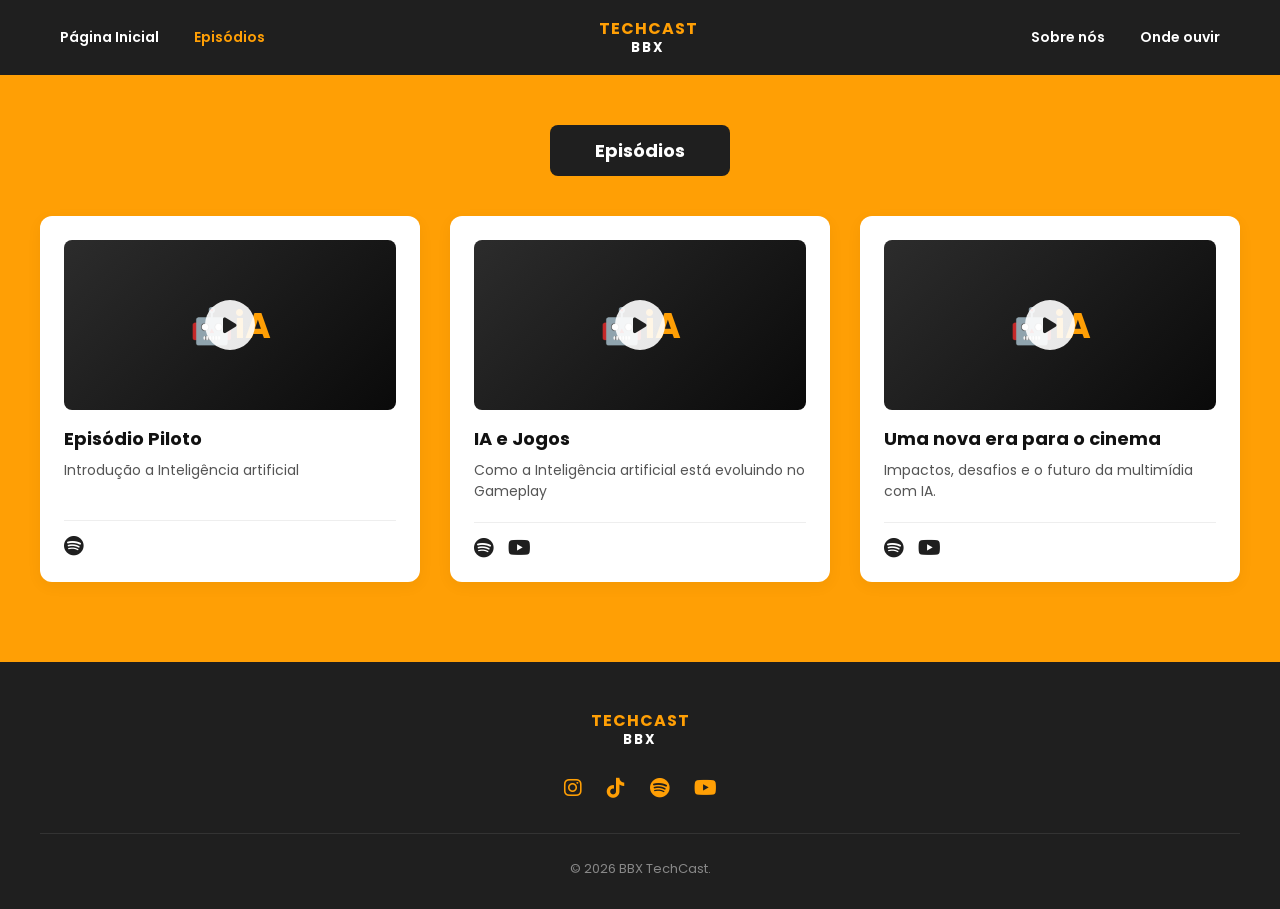
==== templates/episodios.html @ 6fdd63ec "feat: reorganização de links" ====
<!DOCTYPE html>
<html lang="pt-BR">
<head>
    <meta charset="UTF-8">
    <meta name="viewport" content="width=device-width, initial-scale=1.0">
    <title>BBX Techcast - Episódios</title>
    <link rel="stylesheet" href="../assets/css/style.css">
    <link href="https://fonts.googleapis.com/css2?family=Poppins:wght@400;600;700&display=swap" rel="stylesheet">
    <link rel="stylesheet" href="https://cdnjs.cloudflare.com/ajax/libs/font-awesome/6.4.0/css/all.min.css">
</head>
<body>

    <header class="navbar">
        <div class="nav-container">
            <nav class="nav-linksleft">
                <a href="../index.html">Página Inicial</a>
                <a href="episodios.html" class="active">Episódios</a>
            </nav>
            <div class="logo">
                <span class="logo-text">TECHCAST<br><small>BBX</small></span>
            </div>
            <nav class="nav-linksright">
                <a href="sobre.html">Sobre nós</a>
                <a href="onde-ouvir.html">Onde ouvir</a>
            </nav>
        </div>
    </header>

    <main>
        <section class="episodes-section">
            <div class="section-badge">Episódios</div>
            
            <div class="episodes-grid">
                <div class="ep-card">
                    <div class="ep-thumb">
                        <div class="placeholder-art">🤖 <span>iA</span></div>
                        <button class="play-btn"><i class="fa-solid fa-play"></i></button>
                    </div>
                    <h4>Episódio Piloto</h4>
                    <p>Introdução a Inteligência artificial</p>
                    <div class="ep-platforms">
                        <i class="fa-brands fa-spotify"></i>
                    </div>
                </div>

                <div class="ep-card">
                    <div class="ep-thumb">
                        <div class="placeholder-art">🤖 <span>iA</span></div>
                        <button class="play-btn"><i class="fa-solid fa-play"></i></button>
                    </div>
                    <h4>IA e Jogos</h4>
                    <p>Como a Inteligência artificial está evoluindo no Gameplay</p>
                    <div class="ep-platforms">
                        <i class="fa-brands fa-spotify"></i>
                        <i class="fa-brands fa-youtube"></i>
                    </div>
                </div>

                <div class="ep-card">
                    <div class="ep-thumb">
                        <div class="placeholder-art">🤖 <span>iA</span></div>
                        <button class="play-btn"><i class="fa-solid fa-play"></i></button>
                    </div>
                    <h4>Uma nova era para o cinema</h4>
                    <p>Impactos, desafios e o futuro da multimídia com IA.</p>
                    <div class="ep-platforms">
                        <i class="fa-brands fa-spotify"></i>
                        <i class="fa-brands fa-youtube"></i>
                    </div>
                </div>
            </div>
        </section>
    </main>

    <footer class="footer">
        <div class="footer-logo">
            <span class="logo-text">TECHCAST<br><small>BBX</small></span>
        </div>
        <div class="social-icons">
            <a href="#"><i class="fa-brands fa-instagram"></i></a>
            <a href="#"><i class="fa-brands fa-tiktok"></i></a>
            <a href="onde-ouvir.html"><i class="fa-brands fa-spotify"></i></a>
            <a href="onde-ouvir.html"><i class="fa-brands fa-youtube"></i></a>
        </div>
        <hr class="footer-divider">
        <p class="copyright">© 2026 BBX TechCast.</p>
    </footer>

</body>
</html>
---- assets/css/style.css ----
/* CONFIGURAÇÕES DE CORES ORIGINAIS (IMAGENS) */
:root {
    --laranja-vibrante: #FF9F05; /* O laranja/amarelo forte dos blocos e cards */
    --grafite-escuro: #1F1F1F;    /* O fundo do cabeçalho, rodapé e badge de episódios */
    --cinza-fundo: #F5F5F5;       /* O fundo claro das páginas */
    --texto-escuro: #111111;
    --branco: #FFFFFF;
}

* {
    margin: 0;
    padding: 0;
    box-sizing: border-box;
    font-family: 'Poppins', sans-serif;
}

body {
    background-color: var(--cinza-fundo);
    color: var(--texto-escuro);
    display: flex;
    flex-direction: column;
    min-height: 100vh;
}

main {
    flex: 1;
}

/* NAVBAR */
.navbar {
    background-color: var(--grafite-escuro);
    padding: 20px 0;
    position: sticky;
    top: 0;
    z-index: 1000;
}

.nav-container {
    max-width: 1200px;
    margin: 0 auto;
    display: flex;
    justify-content: space-between;
    align-items: center;
    padding: 0 20px;
}

.nav-linksleft, .nav-linksright {
    display: flex;
    gap: 35px;
}

.navbar a {
    color: var(--branco);
    text-decoration: none;
    font-size: 14px;
    font-weight: 600;
    transition: color 0.3s;
}

.navbar a:hover, .navbar a.active {
    color: var(--laranja-vibrante);
}

.logo {
    display: flex;
    align-items: center;
    gap: 10px;
    text-align: center;
}

.logo-icon {
    font-size: 24px;
}

.logo-text {
    color: var(--laranja-vibrante);
    font-weight: 700;
    line-height: 1.1;
    font-size: 16px;
    letter-spacing: 1px;
}

.logo-text small {
    color: var(--branco);
    letter-spacing: 2px;
}

/* HERO SECTION */
.hero-section {
    max-width: 1200px;
    margin: 60px auto;
    padding: 0 20px;
}

.hero-container {
    display: flex;
    justify-content: space-between;
    align-items: center;
    gap: 40px;
}

.hero-text {
    max-width: 600px;
}

.hero-text h2 {
    color: var(--laranja-vibrante);
    font-size: 24px;
    font-weight: 700;
}

.hero-text h2 span {
    color: #888;
    font-weight: 400;
}

.hero-text h1 {
    font-size: 40px;
    color: var(--texto-escuro);
    margin: 10px 0 20px;
    font-weight: 700;
}

.hero-text p {
    font-size: 15px;
    line-height: 1.6;
    color: #444;
    margin-bottom: 25px;
}

.hero-cta {
    color: var(--laranja-vibrante);
    font-weight: 600;
    text-decoration: underline;
    text-underline-offset: 5px;
    transition: opacity 0.3s;
}

.hero-cta:hover {
    opacity: 0.8;
}

.mascote-container {
    position: relative;
    display: flex;
    flex-direction: column;
    align-items: center;
}

.speech-bubble {
    background: var(--branco);
    border: 2px solid #000;
    border-radius: 20px;
    padding: 8px 20px;
    font-weight: bold;
    position: relative;
    margin-bottom: 10px;
}

.speech-bubble::after {
    content: '';
    position: absolute;
    bottom: -9px;
    left: 20px;
    border-width: 10px 10px 0;
    border-style: solid;
    border-color: var(--branco) transparent;
    display: block;
    width: 0;
}

.mascote-img {
    font-size: 80px;
}

/* IA BANNER DESTAQUE */
.ia-banner-section {
    max-width: 1200px;
    margin: 40px auto 80px;
    padding: 0 20px;
}

.ia-banner {
    background-color: var(--grafite-escuro);
    border-radius: 12px;
    display: flex;
    align-items: center;
    padding: 35px;
    gap: 40px;
    color: var(--branco);
}

.ia-banner-img {
    flex-shrink: 0;
    width: 280px;
    height: 160px;
    background: #111;
    border-radius: 8px;
    overflow: hidden;
}

.placeholder-art {
    width: 100%;
    height: 100%;
    display: flex;
    align-items: center;
    justify-content: center;
    font-size: 35px;
    background: linear-gradient(135deg, #2c2c2c, #0a0a0a);
    color: var(--laranja-vibrante);
    font-weight: bold;
}

.ia-banner-content h3 {
    color: var(--laranja-vibrante);
    font-size: 22px;
    margin-bottom: 15px;
}

.ia-banner-content p {
    font-size: 15px;
    line-height: 1.6;
    color: #cccccc;
}

/* SEÇÃO EPISÓDIOS (Fundo Laranja Total da Imagem) */
.episodes-section {
    background-color: var(--laranja-vibrante);
    padding: 50px 20px 80px;
    text-align: center;
}

.section-badge {
    background-color: var(--grafite-escuro);
    color: var(--branco);
    display: inline-block;
    padding: 12px 45px;
    border-radius: 8px;
    font-weight: 700;
    font-size: 18px;
    margin-bottom: 40px;
}

.episodes-grid {
    max-width: 1200px;
    margin: 0 auto;
    display: grid;
    grid-template-columns: repeat(auto-fit, minmax(300px, 1fr));
    gap: 30px;
}

.ep-card {
    background-color: var(--branco);
    border-radius: 12px;
    padding: 24px;
    text-align: left;
    box-shadow: 0 4px 15px rgba(0,0,0,0.05);
}

.ep-thumb {
    position: relative;
    height: 170px;
    border-radius: 8px;
    overflow: hidden;
    margin-bottom: 15px;
}

.play-btn {
    position: absolute;
    top: 50%;
    left: 50%;
    transform: translate(-50%, -50%);
    background: rgba(255, 255, 255, 0.9);
    border: none;
    width: 50px;
    height: 50px;
    border-radius: 50%;
    cursor: pointer;
    font-size: 18px;
    color: var(--grafite-escuro);
}

.ep-card h4 {
    font-size: 18px;
    color: var(--texto-escuro);
    margin-bottom: 8px;
}

.ep-card p {
    font-size: 14px;
    color: #555;
    margin-bottom: 20px;
    min-height: 40px;
}

.ep-platforms {
    border-top: 1px solid #eee;
    padding-top: 15px;
    display: flex;
    gap: 15px;
    font-size: 20px;
    color: var(--grafite-escuro);
}

/* QUEM SOMOS */
.about-section {
    max-width: 1200px;
    margin: 80px auto;
    padding: 0 20px;
    text-align: center;
}

.about-section h2 {
    font-size: 32px;
    color: var(--texto-escuro);
    margin-bottom: 25px;
    text-align: left;
}

.about-description {
    text-align: left;
    font-size: 16px;
    line-height: 1.6;
    margin-bottom: 50px;
    color: #333;
}

.team-grid {
    display: flex;
    justify-content: space-between;
    flex-wrap: wrap;
    gap: 20px;
    margin-bottom: 80px;
}

.team-card {
    width: 180px;
    text-align: left;
}

.photo-frame {
    background-color: #777; /* Simula a foto escura */
    height: 200px;
    border-radius: 12px;
    box-shadow: 6px 6px 0px var(--laranja-vibrante);
    margin-bottom: 15px;
}

.avatar-placeholder {
    width: 100%;
    height: 100%;
    display: flex;
    align-items: center;
    justify-content: center;
    font-size: 40px;
    color: rgba(255,255,255,0.4);
}

.team-name {
    font-weight: 600;
    font-size: 15px;
    margin-top: 10px;
}

/* BOXES DO PODCAST (Metade Laranja e Metade Laranja Escuro) */
.podcast-title {
    color: var(--laranja-vibrante);
    font-size: 20px;
    letter-spacing: 2px;
    margin-bottom: 30px;
    font-weight: 700;
}

.podcast-info-boxes {
    display: flex;
    border-radius: 12px;
    overflow: hidden;
}

.info-box {
    flex: 1;
    padding: 45px;
    text-align: left;
}

.left-box {
    background-color: #FFB338; /* Tom laranja um pouco mais claro */
}

.right-box {
    background-color: var(--laranja-vibrante);
}

.info-box h4 {
    font-size: 24px;
    margin-bottom: 15px;
    color: var(--texto-escuro);
}

.info-box p {
    line-height: 1.6;
    font-size: 15px;
    color: #222;
}

/* SEÇÃO ONDE OUVIR (Spotify e Youtube) */
.where-to-listen {
    max-width: 1200px;
    margin: 80px auto;
    padding: 0 20px;
    text-align: center;
}

.where-to-listen h2 {
    font-size: 32px;
    color: var(--texto-escuro);
    margin-bottom: 15px;
}

.listen-channels {
    display: flex;
    justify-content: center;
    gap: 30px;
    flex-wrap: wrap;
    margin-top: 30px;
}

.channel-card {
    display: flex;
    align-items: center;
    gap: 20px;
    padding: 25px 40px;
    border-radius: 12px;
    text-decoration: none;
    color: white;
    min-width: 300px;
    box-shadow: 0 4px 15px rgba(0,0,0,0.1);
    transition: transform 0.3s;
    text-align: left;
}

.channel-card:hover {
    transform: translateY(-5px);
}

.channel-card i {
    font-size: 45px;
}

.channel-card h3 {
    font-size: 22px;
}

.spotify { background-color: #1DB954; }
.youtube { background-color: #FF0000; }

/* RODAPÉ */
.footer {
    background-color: var(--grafite-escuro);
    color: var(--branco);
    padding: 50px 20px 30px;
    text-align: center;
}

.footer-logo {
    display: flex;
    align-items: center;
    justify-content: center;
    gap: 10px;
    margin-bottom: 25px;
}

.social-icons {
    display: flex;
    justify-content: center;
    gap: 25px;
    margin-bottom: 30px;
}

.social-icons a {
    color: var(--laranja-vibrante);
    font-size: 20px;
}

.footer-divider {
    border: none;
    border-top: 1px solid #333;
    max-width: 1200px;
    margin: 0 auto 25px;
}

.copyright {
    font-size: 13px;
    color: #888;
}

/* RESPONSIVIDADE */
@media (max-width: 768px) {
    .nav-container { flex-direction: column; gap: 15px; }
    .hero-container { flex-direction: column; text-align: center; }
    .ia-banner { flex-direction: column; text-align: center; }
    .podcast-info-boxes { flex-direction: column; }
    .team-grid { justify-content: center; }
}
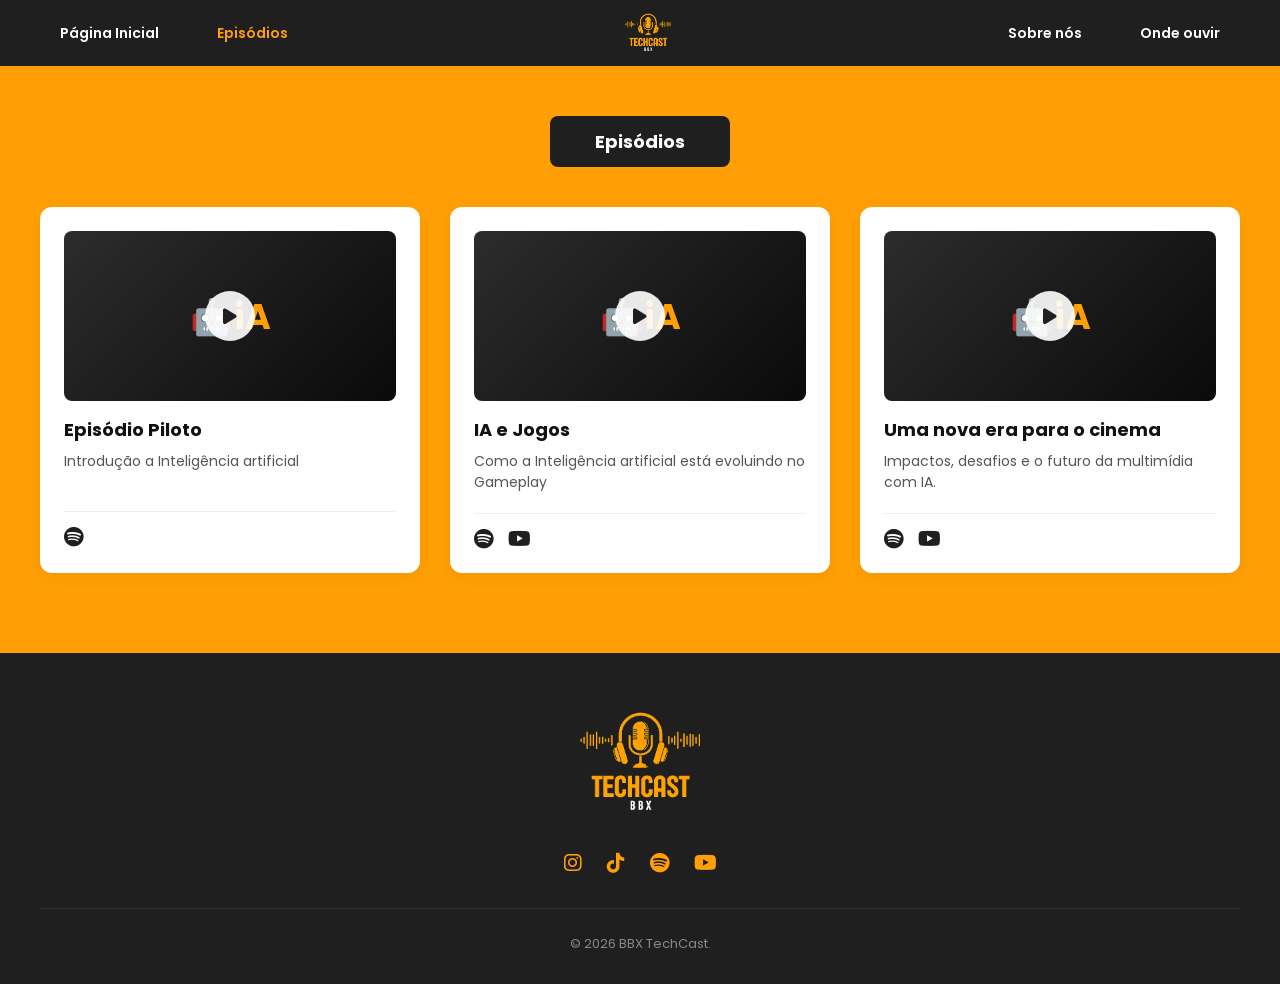
==== commit b6a0feb7: "feat: navbar de todas as páginas" ====
--- a/templates/episodios.html
+++ b/templates/episodios.html
@@ -17,7 +17,7 @@
                 <a href="episodios.html" class="active">Episódios</a>
             </nav>
             <div class="logo">
-                <span class="logo-text">TECHCAST<br><small>BBX</small></span>
+                <img class="logo-img" src="../assets/images/Logo-BBX.png" alt="BBX Techcast">
             </div>
             <nav class="nav-linksright">
                 <a href="sobre.html">Sobre nós</a>
@@ -74,7 +74,7 @@
 
     <footer class="footer">
         <div class="footer-logo">
-            <span class="logo-text">TECHCAST<br><small>BBX</small></span>
+            <img class="logo-img footer-logo-img" src="../assets/images/Logo-BBX.png" alt="BBX Techcast">
         </div>
         <div class="social-icons">
             <a href="#"><i class="fa-brands fa-instagram"></i></a>
--- a/assets/css/style.css
+++ b/assets/css/style.css
@@ -29,7 +29,7 @@
 /* NAVBAR */
 .navbar {
     background-color: var(--grafite-escuro);
-    padding: 20px 0;
+    padding: 10px 0;
     position: sticky;
     top: 0;
     z-index: 1000;
@@ -41,12 +41,14 @@
     display: flex;
     justify-content: space-between;
     align-items: center;
+    min-height: 46px;
     padding: 0 20px;
 }
 
 .nav-linksleft, .nav-linksright {
     display: flex;
-    gap: 35px;
+    gap: 58px;
+    align-items: center;
 }
 
 .navbar a {
@@ -68,6 +70,12 @@
     text-align: center;
 }
 
+.logo-img {
+    display: block;
+    width: 46px;
+    height: auto;
+}
+
 .logo-icon {
     font-size: 24px;
 }
@@ -148,29 +156,18 @@
 }
 
 .speech-bubble {
-    background: var(--branco);
-    border: 2px solid #000;
-    border-radius: 20px;
-    padding: 8px 20px;
-    font-weight: bold;
-    position: relative;
-    margin-bottom: 10px;
+    display: none;
 }
 
 .speech-bubble::after {
-    content: '';
-    position: absolute;
-    bottom: -9px;
-    left: 20px;
-    border-width: 10px 10px 0;
-    border-style: solid;
-    border-color: var(--branco) transparent;
+    display: none;
+}
+
+.mascote-img {
     display: block;
-    width: 0;
-}
-
-.mascote-img {
-    font-size: 80px;
+    width: clamp(280px, 28vw, 420px);
+    max-width: 100%;
+    height: auto;
 }
 
 /* IA BANNER DESTAQUE */
@@ -192,11 +189,19 @@
 
 .ia-banner-img {
     flex-shrink: 0;
-    width: 280px;
-    height: 160px;
+    width: min(45%, 504px);
+    aspect-ratio: 504 / 335;
+    height: auto;
     background: #111;
     border-radius: 8px;
     overflow: hidden;
+}
+
+.ia-banner-img img {
+    width: 100%;
+    height: 100%;
+    object-fit: cover;
+    display: block;
 }
 
 .placeholder-art {
@@ -470,6 +475,10 @@
     margin-bottom: 25px;
 }
 
+.footer-logo-img {
+    width: 120px;
+}
+
 .social-icons {
     display: flex;
     justify-content: center;
@@ -501,4 +510,4 @@
     .ia-banner { flex-direction: column; text-align: center; }
     .podcast-info-boxes { flex-direction: column; }
     .team-grid { justify-content: center; }
-}+}
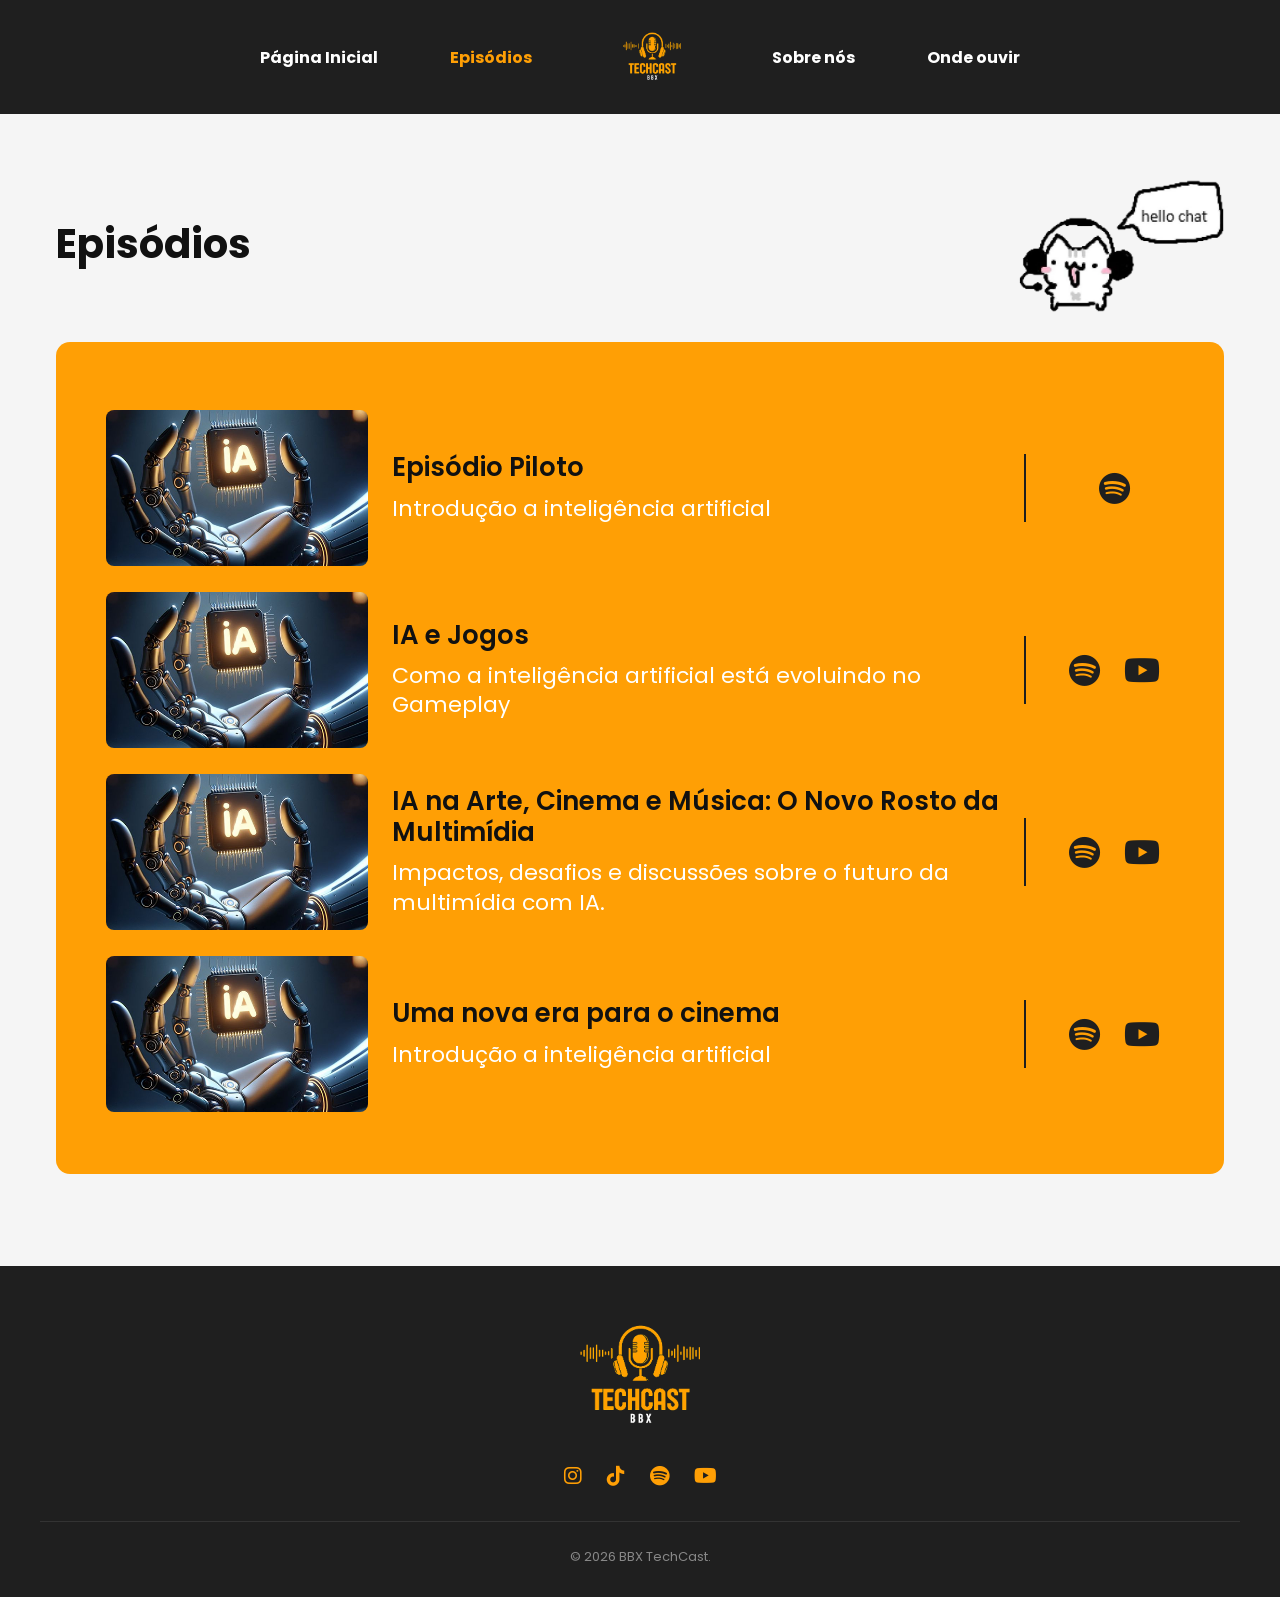
==== commit febf6a55: "feat: edição tela de episódos" ====
--- a/templates/episodios.html
+++ b/templates/episodios.html
@@ -28,16 +28,20 @@
 
     <main>
         <section class="episodes-section">
-            <div class="section-badge">Episódios</div>
+            <div class="episodes-heading">
+                <h1>Episódios</h1>
+                <img class="episodes-mascote" src="../assets/images/hello-chat.png" alt="Mascote Hello Chat">
+            </div>
             
             <div class="episodes-grid">
                 <div class="ep-card">
                     <div class="ep-thumb">
-                        <div class="placeholder-art">🤖 <span>iA</span></div>
-                        <button class="play-btn"><i class="fa-solid fa-play"></i></button>
+                        <img src="../assets/images/ia.png" alt="Capa do episódio">
                     </div>
-                    <h4>Episódio Piloto</h4>
-                    <p>Introdução a Inteligência artificial</p>
+                    <div class="ep-info">
+                        <h4>Episódio Piloto</h4>
+                        <p>Introdução a inteligência artificial</p>
+                    </div>
                     <div class="ep-platforms">
                         <i class="fa-brands fa-spotify"></i>
                     </div>
@@ -45,11 +49,12 @@
 
                 <div class="ep-card">
                     <div class="ep-thumb">
-                        <div class="placeholder-art">🤖 <span>iA</span></div>
-                        <button class="play-btn"><i class="fa-solid fa-play"></i></button>
+                        <img src="../assets/images/ia.png" alt="Capa do episódio">
                     </div>
-                    <h4>IA e Jogos</h4>
-                    <p>Como a Inteligência artificial está evoluindo no Gameplay</p>
+                    <div class="ep-info">
+                        <h4>IA e Jogos</h4>
+                        <p>Como a inteligência artificial está evoluindo no Gameplay</p>
+                    </div>
                     <div class="ep-platforms">
                         <i class="fa-brands fa-spotify"></i>
                         <i class="fa-brands fa-youtube"></i>
@@ -58,11 +63,26 @@
 
                 <div class="ep-card">
                     <div class="ep-thumb">
-                        <div class="placeholder-art">🤖 <span>iA</span></div>
-                        <button class="play-btn"><i class="fa-solid fa-play"></i></button>
+                        <img src="../assets/images/ia.png" alt="Capa do episódio">
                     </div>
-                    <h4>Uma nova era para o cinema</h4>
-                    <p>Impactos, desafios e o futuro da multimídia com IA.</p>
+                    <div class="ep-info">
+                        <h4>IA na Arte, Cinema e Música: O Novo Rosto da Multimídia</h4>
+                        <p>Impactos, desafios e discussões sobre o futuro da multimídia com IA.</p>
+                    </div>
+                    <div class="ep-platforms">
+                        <i class="fa-brands fa-spotify"></i>
+                        <i class="fa-brands fa-youtube"></i>
+                    </div>
+                </div>
+
+                <div class="ep-card">
+                    <div class="ep-thumb">
+                        <img src="../assets/images/ia.png" alt="Capa do episódio">
+                    </div>
+                    <div class="ep-info">
+                        <h4>Uma nova era para o cinema</h4>
+                        <p>Introdução a inteligência artificial</p>
+                    </div>
                     <div class="ep-platforms">
                         <i class="fa-brands fa-spotify"></i>
                         <i class="fa-brands fa-youtube"></i>
--- a/assets/css/style.css
+++ b/assets/css/style.css
@@ -29,33 +29,31 @@
 /* NAVBAR */
 .navbar {
     background-color: var(--grafite-escuro);
-    padding: 10px 0;
-    position: sticky;
-    top: 0;
+    padding: 28px 0;
     z-index: 1000;
 }
 
 .nav-container {
-    max-width: 1200px;
+    max-width: 800px;
     margin: 0 auto;
     display: flex;
     justify-content: space-between;
     align-items: center;
-    min-height: 46px;
+    min-height: 56px;
     padding: 0 20px;
 }
 
 .nav-linksleft, .nav-linksright {
     display: flex;
-    gap: 58px;
+    gap: 72px;
     align-items: center;
 }
 
 .navbar a {
     color: var(--branco);
     text-decoration: none;
-    font-size: 14px;
-    font-weight: 600;
+    font-size: 16px;
+    font-weight: 700;
     transition: color 0.3s;
 }
 
@@ -72,7 +70,7 @@
 
 .logo-img {
     display: block;
-    width: 46px;
+    width: 58px;
     height: auto;
 }
 
@@ -95,26 +93,27 @@
 
 /* HERO SECTION */
 .hero-section {
-    max-width: 1200px;
-    margin: 60px auto;
-    padding: 0 20px;
+    max-width: 1224px;
+    margin: 112px auto 96px;
+    padding: 0 28px;
 }
 
 .hero-container {
     display: flex;
     justify-content: space-between;
     align-items: center;
-    gap: 40px;
+    gap: 80px;
 }
 
 .hero-text {
-    max-width: 600px;
+    max-width: 620px;
 }
 
 .hero-text h2 {
     color: var(--laranja-vibrante);
-    font-size: 24px;
+    font-size: 38px;
     font-weight: 700;
+    line-height: 1.1;
 }
 
 .hero-text h2 span {
@@ -123,22 +122,24 @@
 }
 
 .hero-text h1 {
-    font-size: 40px;
-    color: var(--texto-escuro);
-    margin: 10px 0 20px;
-    font-weight: 700;
+    font-size: 48px;
+    color: var(--texto-escuro);
+    margin: 14px 0 18px;
+    font-weight: 400;
+    line-height: 1.15;
 }
 
 .hero-text p {
-    font-size: 15px;
-    line-height: 1.6;
+    font-size: 22px;
+    line-height: 1.35;
     color: #444;
-    margin-bottom: 25px;
+    margin-bottom: 38px;
 }
 
 .hero-cta {
     color: var(--laranja-vibrante);
     font-weight: 600;
+    font-size: 20px;
     text-decoration: underline;
     text-underline-offset: 5px;
     transition: opacity 0.3s;
@@ -165,7 +166,7 @@
 
 .mascote-img {
     display: block;
-    width: clamp(280px, 28vw, 420px);
+    width: clamp(360px, 36vw, 520px);
     max-width: 100%;
     height: auto;
 }
@@ -228,11 +229,11 @@
     color: #cccccc;
 }
 
-/* SEÇÃO EPISÓDIOS (Fundo Laranja Total da Imagem) */
+/* SEÇÃO EPISÓDIOS */
 .episodes-section {
-    background-color: var(--laranja-vibrante);
-    padding: 50px 20px 80px;
-    text-align: center;
+    max-width: 1224px;
+    margin: 60px auto 92px;
+    padding: 0 28px;
 }
 
 .section-badge {
@@ -246,28 +247,61 @@
     margin-bottom: 40px;
 }
 
+.episodes-heading {
+    display: flex;
+    align-items: center;
+    justify-content: space-between;
+    margin-bottom: 28px;
+}
+
+.episodes-heading h1 {
+    color: var(--texto-escuro);
+    font-size: 40px;
+    font-weight: 700;
+    line-height: 1.1;
+}
+
+.episodes-mascote {
+    display: block;
+    width: 210px;
+    height: auto;
+}
+
 .episodes-grid {
-    max-width: 1200px;
-    margin: 0 auto;
+    background-color: var(--laranja-vibrante);
+    border-radius: 14px;
+    display: flex;
+    flex-direction: column;
+    gap: 26px;
+    padding: 68px 50px 62px;
+}
+
+.ep-card {
     display: grid;
-    grid-template-columns: repeat(auto-fit, minmax(300px, 1fr));
-    gap: 30px;
-}
-
-.ep-card {
-    background-color: var(--branco);
-    border-radius: 12px;
-    padding: 24px;
+    grid-template-columns: 262px 1fr 150px;
+    align-items: center;
+    gap: 24px;
+    background-color: transparent;
+    border-radius: 0;
+    padding: 0;
     text-align: left;
-    box-shadow: 0 4px 15px rgba(0,0,0,0.05);
+    box-shadow: none;
 }
 
 .ep-thumb {
     position: relative;
-    height: 170px;
+    width: 262px;
+    height: 156px;
     border-radius: 8px;
     overflow: hidden;
-    margin-bottom: 15px;
+    margin-bottom: 0;
+}
+
+.ep-thumb img {
+    display: block;
+    width: 100%;
+    height: 100%;
+    object-fit: cover;
 }
 
 .play-btn {
@@ -286,24 +320,32 @@
 }
 
 .ep-card h4 {
-    font-size: 18px;
-    color: var(--texto-escuro);
-    margin-bottom: 8px;
+    font-size: 26px;
+    color: var(--texto-escuro);
+    margin-bottom: 10px;
+    font-weight: 600;
+    line-height: 1.2;
 }
 
 .ep-card p {
-    font-size: 14px;
-    color: #555;
-    margin-bottom: 20px;
-    min-height: 40px;
+    font-size: 22px;
+    line-height: 1.35;
+    color: var(--branco);
+    margin-bottom: 0;
+    min-height: 0;
 }
 
 .ep-platforms {
-    border-top: 1px solid #eee;
-    padding-top: 15px;
-    display: flex;
-    gap: 15px;
-    font-size: 20px;
+    border-top: 0;
+    border-left: 2px solid var(--grafite-escuro);
+    min-height: 68px;
+    padding-top: 0;
+    padding-left: 28px;
+    display: flex;
+    align-items: center;
+    justify-content: center;
+    gap: 24px;
+    font-size: 32px;
     color: var(--grafite-escuro);
 }
 
@@ -508,6 +550,18 @@
     .nav-container { flex-direction: column; gap: 15px; }
     .hero-container { flex-direction: column; text-align: center; }
     .ia-banner { flex-direction: column; text-align: center; }
+    .episodes-heading { flex-direction: column; gap: 20px; align-items: flex-start; }
+    .episodes-mascote { width: min(220px, 70vw); align-self: center; }
+    .episodes-grid { padding: 32px 22px; }
+    .ep-card { grid-template-columns: 1fr; gap: 14px; }
+    .ep-thumb { width: 100%; height: auto; aspect-ratio: 262 / 156; }
+    .ep-platforms {
+        border-left: 0;
+        border-top: 2px solid var(--grafite-escuro);
+        justify-content: flex-start;
+        min-height: 0;
+        padding: 16px 0 0;
+    }
     .podcast-info-boxes { flex-direction: column; }
     .team-grid { justify-content: center; }
 }
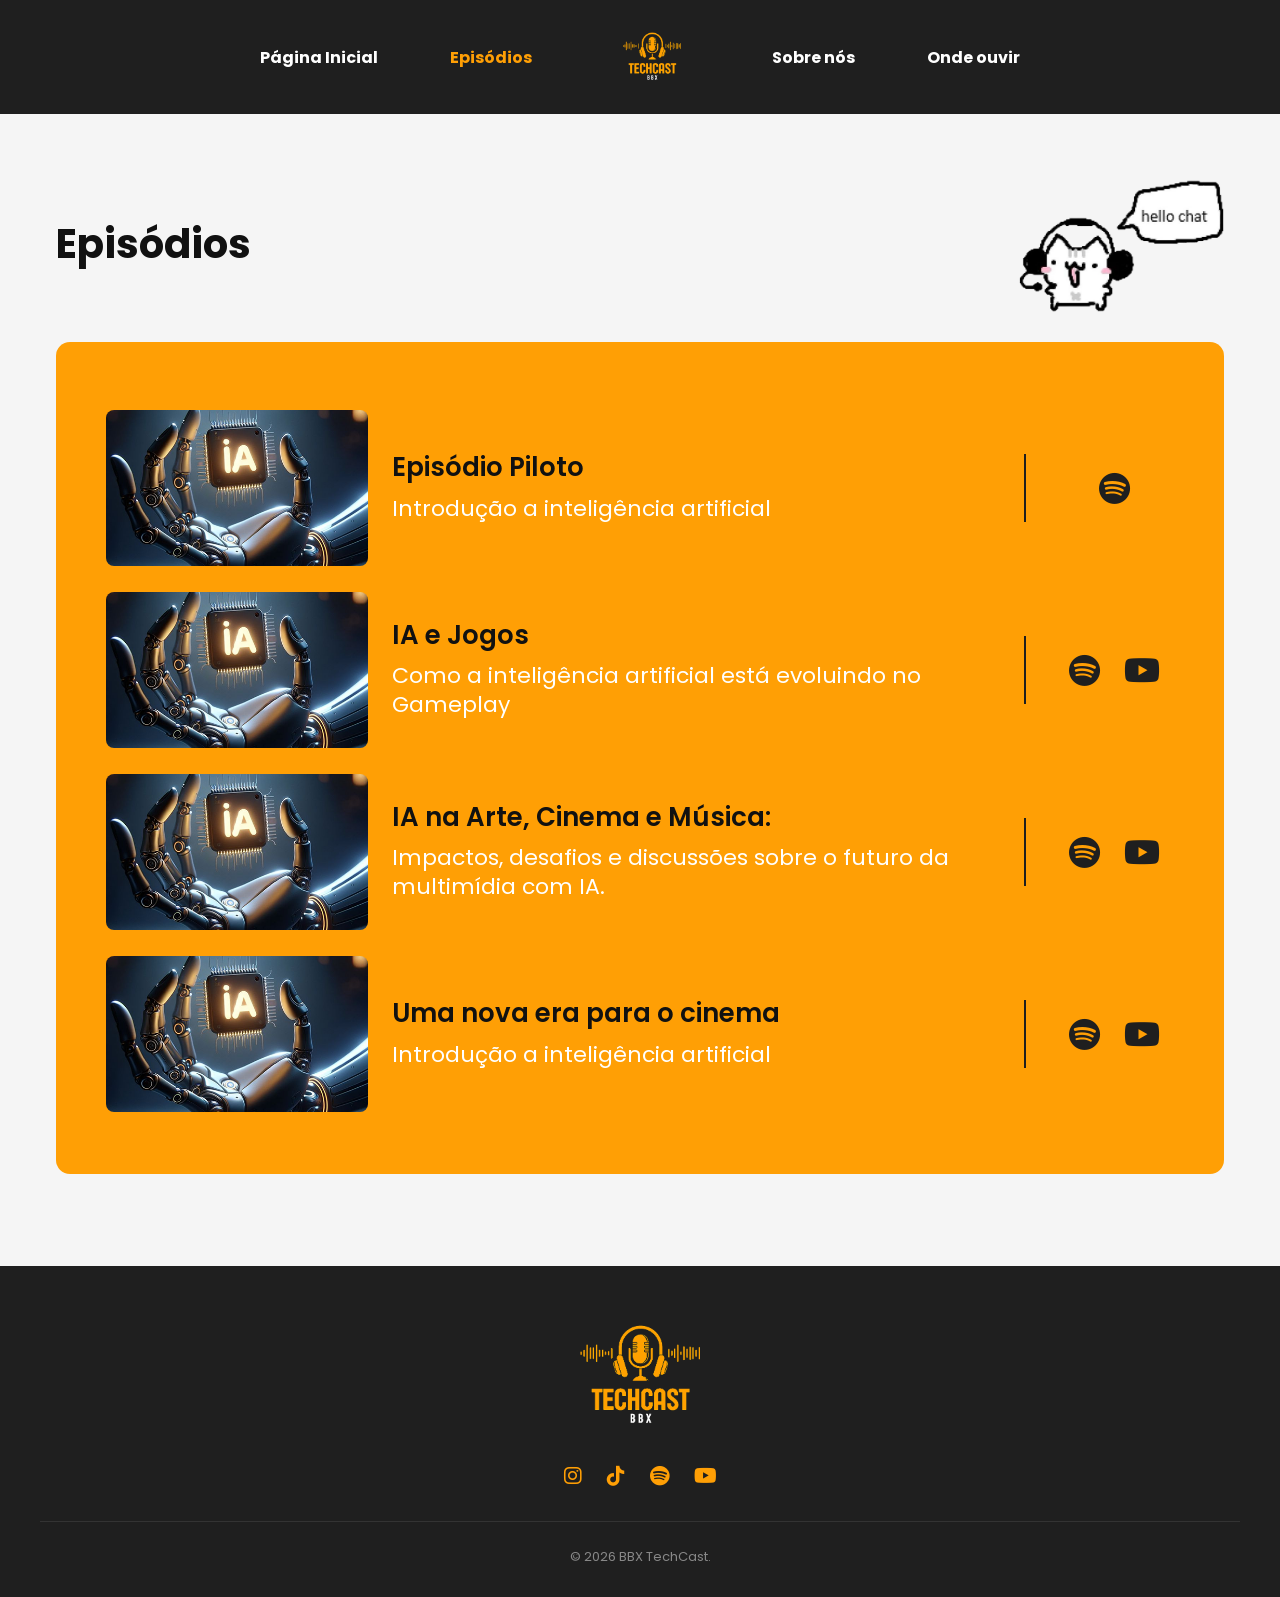
==== commit 8e901a06: "feat: episódios" ====
--- a/templates/episodios.html
+++ b/templates/episodios.html
@@ -66,7 +66,7 @@
                         <img src="../assets/images/ia.png" alt="Capa do episódio">
                     </div>
                     <div class="ep-info">
-                        <h4>IA na Arte, Cinema e Música: O Novo Rosto da Multimídia</h4>
+                        <h4>IA na Arte, Cinema e Música:</h4>
                         <p>Impactos, desafios e discussões sobre o futuro da multimídia com IA.</p>
                     </div>
                     <div class="ep-platforms">
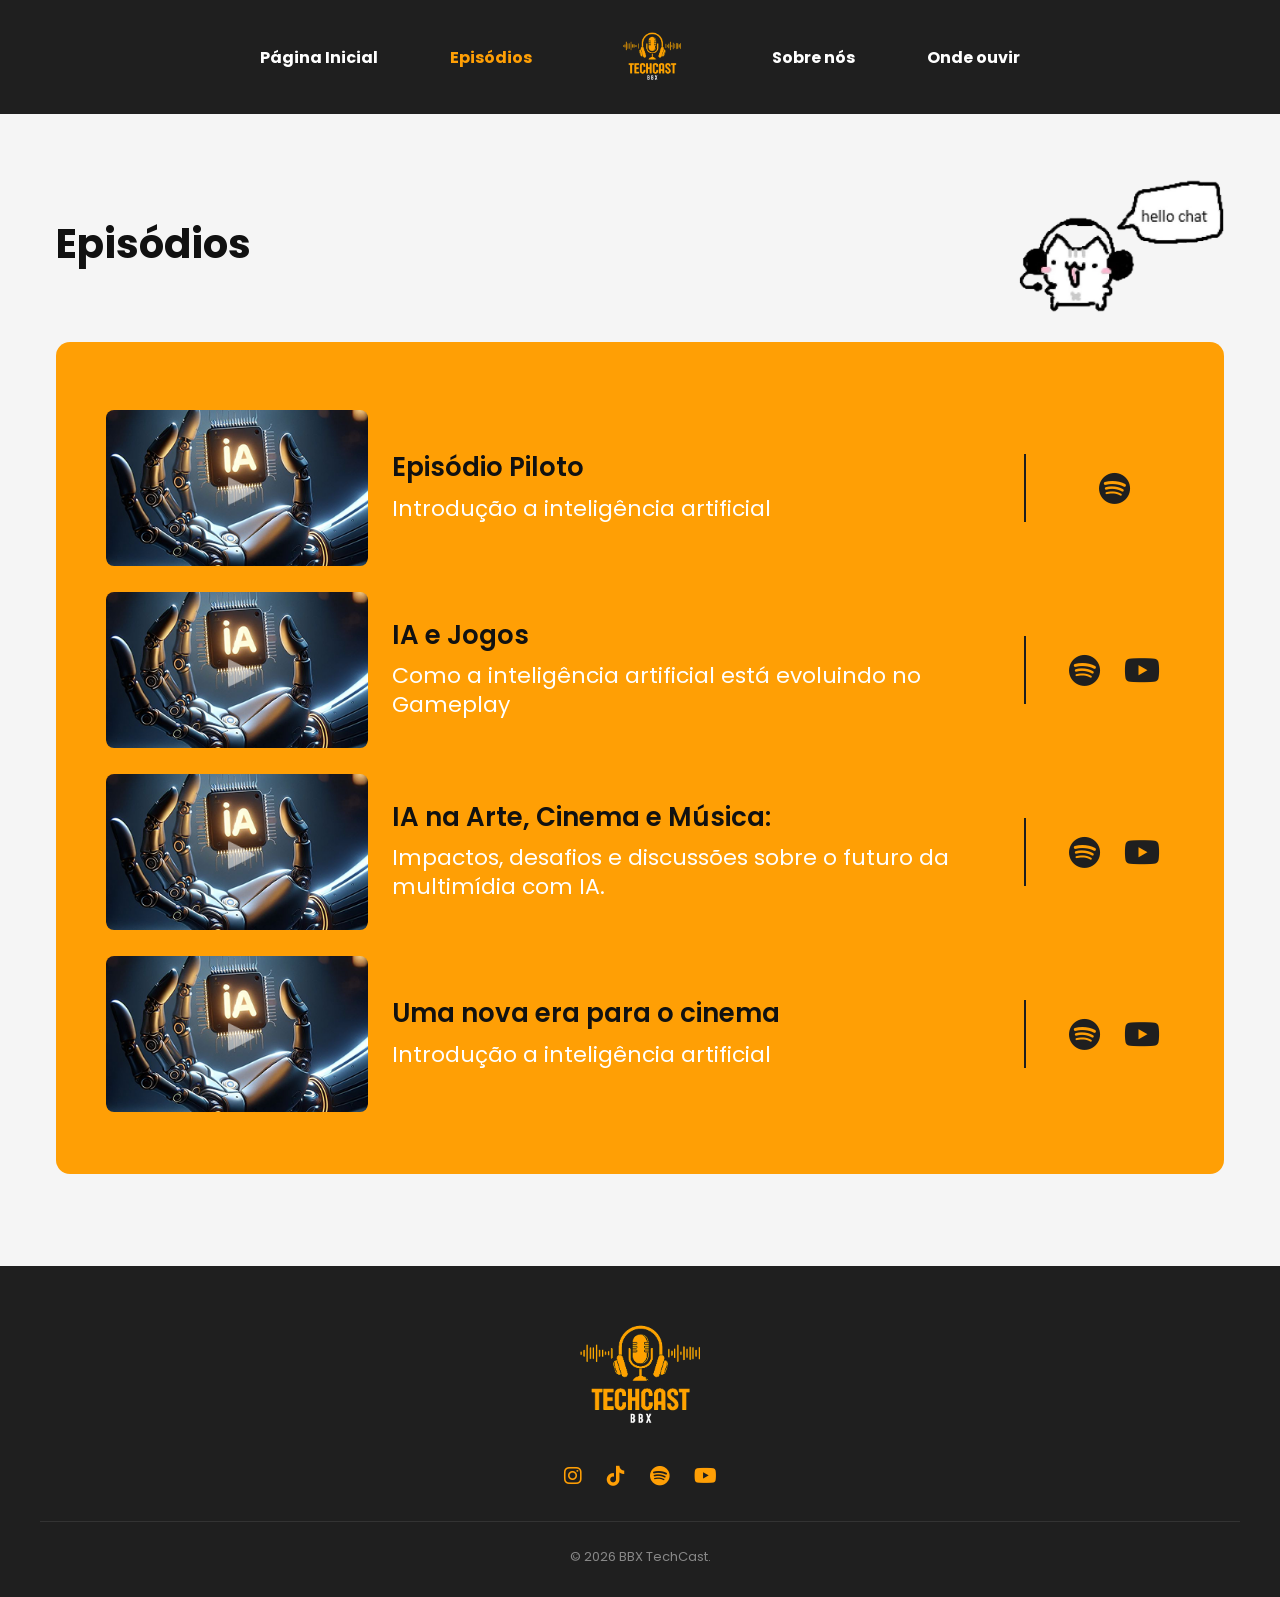
==== commit bc36af53: "feat: alteração em episódio" ====
--- a/templates/episodios.html
+++ b/templates/episodios.html
@@ -36,7 +36,7 @@
             <div class="episodes-grid">
                 <div class="ep-card">
                     <div class="ep-thumb">
-                        <img src="../assets/images/ia.png" alt="Capa do episódio">
+                        <img src="../assets/images/video.png" alt="Capa do episódio">
                     </div>
                     <div class="ep-info">
                         <h4>Episódio Piloto</h4>
@@ -49,7 +49,7 @@
 
                 <div class="ep-card">
                     <div class="ep-thumb">
-                        <img src="../assets/images/ia.png" alt="Capa do episódio">
+                        <img src="../assets/images/video.png" alt="Capa do episódio">
                     </div>
                     <div class="ep-info">
                         <h4>IA e Jogos</h4>
@@ -63,7 +63,7 @@
 
                 <div class="ep-card">
                     <div class="ep-thumb">
-                        <img src="../assets/images/ia.png" alt="Capa do episódio">
+                        <img src="../assets/images/video.png" alt="Capa do episódio">
                     </div>
                     <div class="ep-info">
                         <h4>IA na Arte, Cinema e Música:</h4>
@@ -77,7 +77,7 @@
 
                 <div class="ep-card">
                     <div class="ep-thumb">
-                        <img src="../assets/images/ia.png" alt="Capa do episódio">
+                        <img src="../assets/images/video.png" alt="Capa do episódio">
                     </div>
                     <div class="ep-info">
                         <h4>Uma nova era para o cinema</h4>
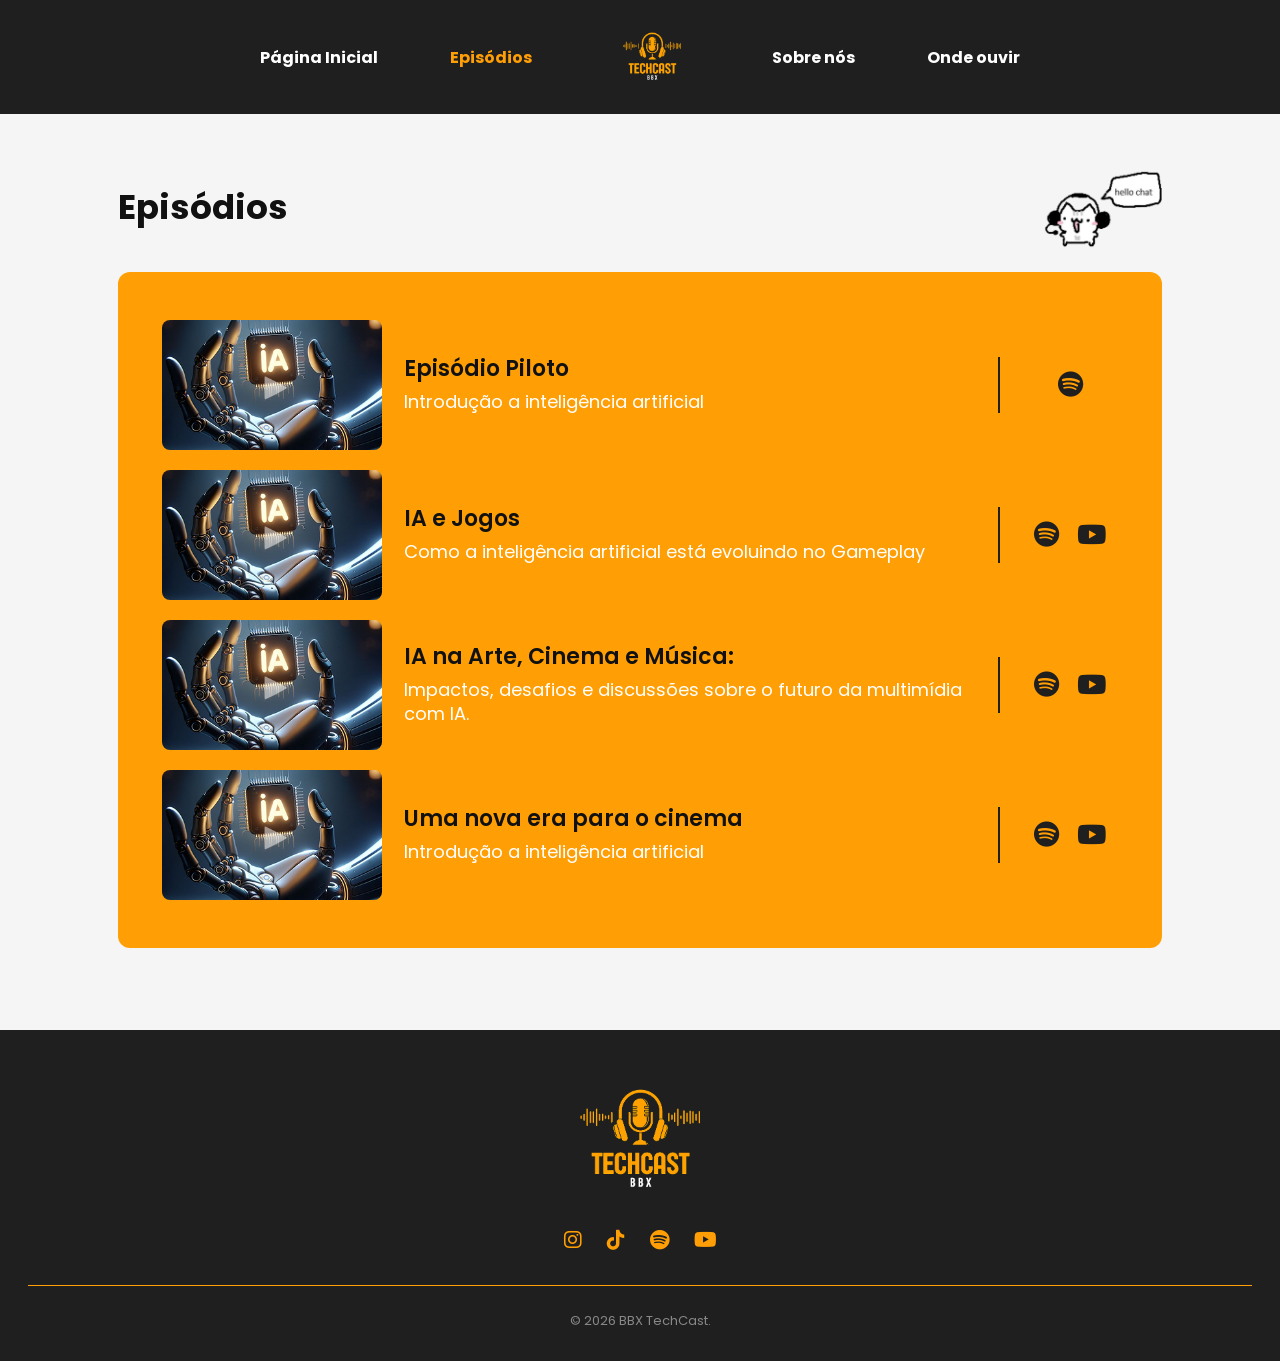
==== commit ec8d37f3: "feat: style css" ====
--- a/templates/episodios.html
+++ b/templates/episodios.html
@@ -5,6 +5,7 @@
     <meta name="viewport" content="width=device-width, initial-scale=1.0">
     <title>BBX Techcast - Episódios</title>
     <link rel="stylesheet" href="../assets/css/style.css">
+    <link rel="stylesheet" href="../assets/css/episodios.css">
     <link href="https://fonts.googleapis.com/css2?family=Poppins:wght@400;600;700&display=swap" rel="stylesheet">
     <link rel="stylesheet" href="https://cdnjs.cloudflare.com/ajax/libs/font-awesome/6.4.0/css/all.min.css">
 </head>
--- a/assets/css/style.css
+++ b/assets/css/style.css
@@ -231,8 +231,8 @@
 
 /* SEÇÃO EPISÓDIOS */
 .episodes-section {
-    max-width: 1224px;
-    margin: 60px auto 92px;
+    max-width: 1100px;
+    margin: 54px auto 82px;
     padding: 0 28px;
 }
 
@@ -251,36 +251,36 @@
     display: flex;
     align-items: center;
     justify-content: space-between;
-    margin-bottom: 28px;
+    margin-bottom: 24px;
 }
 
 .episodes-heading h1 {
     color: var(--texto-escuro);
-    font-size: 40px;
+    font-size: 34px;
     font-weight: 700;
     line-height: 1.1;
 }
 
 .episodes-mascote {
     display: block;
-    width: 210px;
+    width: 120px;
     height: auto;
 }
 
 .episodes-grid {
     background-color: var(--laranja-vibrante);
-    border-radius: 14px;
+    border-radius: 12px;
     display: flex;
     flex-direction: column;
-    gap: 26px;
-    padding: 68px 50px 62px;
+    gap: 20px;
+    padding: 48px 44px;
 }
 
 .ep-card {
     display: grid;
-    grid-template-columns: 262px 1fr 150px;
-    align-items: center;
-    gap: 24px;
+    grid-template-columns: 220px 1fr 120px;
+    align-items: center;
+    gap: 22px;
     background-color: transparent;
     border-radius: 0;
     padding: 0;
@@ -290,8 +290,8 @@
 
 .ep-thumb {
     position: relative;
-    width: 262px;
-    height: 156px;
+    width: 220px;
+    height: 130px;
     border-radius: 8px;
     overflow: hidden;
     margin-bottom: 0;
@@ -320,16 +320,16 @@
 }
 
 .ep-card h4 {
-    font-size: 26px;
-    color: var(--texto-escuro);
-    margin-bottom: 10px;
+    font-size: 22px;
+    color: var(--texto-escuro);
+    margin-bottom: 8px;
     font-weight: 600;
     line-height: 1.2;
 }
 
 .ep-card p {
-    font-size: 22px;
-    line-height: 1.35;
+    font-size: 18px;
+    line-height: 1.32;
     color: var(--branco);
     margin-bottom: 0;
     min-height: 0;
@@ -338,30 +338,32 @@
 .ep-platforms {
     border-top: 0;
     border-left: 2px solid var(--grafite-escuro);
-    min-height: 68px;
+    min-height: 56px;
     padding-top: 0;
-    padding-left: 28px;
+    padding-left: 22px;
     display: flex;
     align-items: center;
     justify-content: center;
-    gap: 24px;
-    font-size: 32px;
+    gap: 18px;
+    font-size: 26px;
     color: var(--grafite-escuro);
 }
 
 /* QUEM SOMOS */
 .about-section {
-    max-width: 1200px;
-    margin: 80px auto;
-    padding: 0 20px;
+    max-width: 1180px;
+    margin: 54px auto 70px;
+    padding: 0 28px;
     text-align: center;
 }
 
 .about-section h2 {
-    font-size: 32px;
-    color: var(--texto-escuro);
-    margin-bottom: 25px;
+    font-size: 34px;
+    color: var(--texto-escuro);
+    margin-bottom: 40px;
     text-align: left;
+    font-weight: 700;
+    line-height: 1.1;
 }
 
 .about-description {
@@ -373,24 +375,38 @@
 }
 
 .team-grid {
-    display: flex;
+    display: grid;
+    grid-template-columns: repeat(5, minmax(150px, 190px));
+    align-items: start;
     justify-content: space-between;
-    flex-wrap: wrap;
-    gap: 20px;
-    margin-bottom: 80px;
+    gap: 34px;
+    margin-bottom: 42px;
 }
 
 .team-card {
-    width: 180px;
-    text-align: left;
+    text-align: center;
+}
+
+.team-card:nth-child(2),
+.team-card:nth-child(4) {
+    margin-top: 38px;
 }
 
 .photo-frame {
-    background-color: #777; /* Simula a foto escura */
-    height: 200px;
-    border-radius: 12px;
-    box-shadow: 6px 6px 0px var(--laranja-vibrante);
-    margin-bottom: 15px;
+    position: relative;
+    background: transparent;
+    aspect-ratio: 4 / 5;
+    border-radius: 0;
+    box-shadow: none;
+    margin-bottom: 16px;
+    overflow: visible;
+}
+
+.photo-frame img {
+    display: block;
+    width: 100%;
+    height: 100%;
+    object-fit: contain;
 }
 
 .avatar-placeholder {
@@ -399,39 +415,45 @@
     display: flex;
     align-items: center;
     justify-content: center;
-    font-size: 40px;
-    color: rgba(255,255,255,0.4);
+    background:
+        radial-gradient(circle at 50% 28%, rgba(255,255,255,0.35) 0 18%, transparent 19%),
+        radial-gradient(circle at 50% 95%, rgba(255,255,255,0.22) 0 42%, transparent 43%),
+        linear-gradient(135deg, #5b5b5b, #2f2f2f);
 }
 
 .team-name {
     font-weight: 600;
-    font-size: 15px;
-    margin-top: 10px;
+    font-size: 18px;
+    margin-top: 0;
+    color: var(--texto-escuro);
+    line-height: 1.2;
 }
 
 /* BOXES DO PODCAST (Metade Laranja e Metade Laranja Escuro) */
 .podcast-title {
     color: var(--laranja-vibrante);
-    font-size: 20px;
-    letter-spacing: 2px;
-    margin-bottom: 30px;
-    font-weight: 700;
+    font-size: 34px;
+    letter-spacing: 0;
+    margin-bottom: 26px;
+    font-weight: 700;
+    text-align: center;
 }
 
 .podcast-info-boxes {
     display: flex;
     border-radius: 12px;
     overflow: hidden;
+    margin: 0 auto;
 }
 
 .info-box {
     flex: 1;
-    padding: 45px;
-    text-align: left;
+    padding: 38px 64px 54px;
+    text-align: center;
 }
 
 .left-box {
-    background-color: #FFB338; /* Tom laranja um pouco mais claro */
+    background-color: #FFC928;
 }
 
 .right-box {
@@ -439,49 +461,105 @@
 }
 
 .info-box h4 {
-    font-size: 24px;
-    margin-bottom: 15px;
-    color: var(--texto-escuro);
+    font-size: 38px;
+    margin-bottom: 28px;
+    color: var(--texto-escuro);
+    font-weight: 700;
+    line-height: 1.15;
 }
 
 .info-box p {
-    line-height: 1.6;
-    font-size: 15px;
+    line-height: 1.35;
+    font-size: 26px;
     color: #222;
 }
 
 /* SEÇÃO ONDE OUVIR (Spotify e Youtube) */
 .where-to-listen {
-    max-width: 1200px;
-    margin: 80px auto;
-    padding: 0 20px;
-    text-align: center;
+    position: relative;
+    max-width: 1040px;
+    margin: 76px auto 92px;
+    padding: 44px 46px 50px;
+    text-align: left;
+    background-color: var(--branco);
+    border-radius: 14px;
+    border-top: 8px solid var(--laranja-vibrante);
+    box-shadow: 0 16px 40px rgba(0,0,0,0.08);
+    overflow: hidden;
+}
+
+.where-to-listen::after {
+    content: '';
+    position: absolute;
+    right: 0;
+    bottom: 0;
+    width: 190px;
+    height: 190px;
+    background-color: rgba(255, 159, 5, 0.12);
+    border-radius: 100% 0 0 0;
+    pointer-events: none;
+}
+
+.listen-header {
+    position: relative;
+    z-index: 1;
+    display: flex;
+    align-items: center;
+    justify-content: space-between;
+    gap: 36px;
+    margin-bottom: 34px;
+}
+
+.listen-kicker {
+    display: inline-block;
+    color: var(--laranja-vibrante);
+    font-size: 14px;
+    font-weight: 700;
+    margin-bottom: 10px;
+    text-transform: uppercase;
 }
 
 .where-to-listen h2 {
-    font-size: 32px;
-    color: var(--texto-escuro);
-    margin-bottom: 15px;
+    font-size: 38px;
+    color: var(--texto-escuro);
+    margin-bottom: 12px;
+    line-height: 1.1;
+}
+
+.where-to-listen p {
+    max-width: 680px;
+    font-size: 18px;
+    line-height: 1.45;
+    color: #333;
+}
+
+.listen-mascote {
+    display: block;
+    width: 140px;
+    height: auto;
+    flex-shrink: 0;
 }
 
 .listen-channels {
-    display: flex;
-    justify-content: center;
-    gap: 30px;
+    position: relative;
+    z-index: 1;
+    display: flex;
+    justify-content: flex-start;
+    gap: 22px;
     flex-wrap: wrap;
-    margin-top: 30px;
+    margin-top: 0;
 }
 
 .channel-card {
     display: flex;
     align-items: center;
     gap: 20px;
-    padding: 25px 40px;
+    padding: 24px 34px;
     border-radius: 12px;
     text-decoration: none;
     color: white;
-    min-width: 300px;
-    box-shadow: 0 4px 15px rgba(0,0,0,0.1);
+    min-width: 330px;
+    box-shadow: 0 10px 22px rgba(0,0,0,0.16);
     transition: transform 0.3s;
     text-align: left;
 }
@@ -491,11 +569,19 @@
 }
 
 .channel-card i {
-    font-size: 45px;
+    font-size: 44px;
 }
 
 .channel-card h3 {
-    font-size: 22px;
+    font-size: 26px;
+    line-height: 1.1;
+    margin-bottom: 6px;
+}
+
+.channel-card p {
+    color: var(--branco);
+    font-size: 16px;
+    line-height: 1.3;
 }
 
 .spotify { background-color: #1DB954; }
@@ -535,8 +621,8 @@
 
 .footer-divider {
     border: none;
-    border-top: 1px solid #333;
-    max-width: 1200px;
+    border-top: 1px solid var(--laranja-vibrante);
+    max-width: 1224px;
     margin: 0 auto 25px;
 }
 
@@ -563,5 +649,15 @@
         padding: 16px 0 0;
     }
     .podcast-info-boxes { flex-direction: column; }
-    .team-grid { justify-content: center; }
-}
+    .team-grid { grid-template-columns: repeat(2, minmax(0, 1fr)); }
+    .team-card:nth-child(2),
+    .team-card:nth-child(4) { margin-top: 0; }
+    .about-section h2 { margin-bottom: 38px; }
+    .info-box { padding: 32px 24px; }
+    .info-box h4 { font-size: 28px; }
+    .info-box p { font-size: 18px; }
+    .where-to-listen { padding: 34px 24px 38px; }
+    .listen-header { flex-direction: column; align-items: flex-start; gap: 20px; }
+    .listen-mascote { width: 120px; align-self: center; }
+    .channel-card { min-width: 100%; }
+}
--- a/assets/css/episodios.css
+++ b/assets/css/episodios.css
@@ -0,0 +1,129 @@
+/* SECAO EPISODIOS */
+.episodes-section {
+    max-width: 1100px;
+    margin: 54px auto 82px;
+    padding: 0 28px;
+}
+
+.episodes-heading {
+    display: flex;
+    align-items: center;
+    justify-content: space-between;
+    margin-bottom: 24px;
+}
+
+.episodes-heading h1 {
+    color: var(--texto-escuro);
+    font-size: 34px;
+    font-weight: 700;
+    line-height: 1.1;
+}
+
+.episodes-mascote {
+    display: block;
+    width: 120px;
+    height: auto;
+}
+
+.episodes-grid {
+    background-color: var(--laranja-vibrante);
+    border-radius: 12px;
+    display: flex;
+    flex-direction: column;
+    gap: 20px;
+    padding: 48px 44px;
+}
+
+.ep-card {
+    display: grid;
+    grid-template-columns: 220px 1fr 120px;
+    align-items: center;
+    gap: 22px;
+    background-color: transparent;
+    border-radius: 0;
+    padding: 0;
+    text-align: left;
+    box-shadow: none;
+}
+
+.ep-thumb {
+    position: relative;
+    width: 220px;
+    height: 130px;
+    border-radius: 8px;
+    overflow: hidden;
+    margin-bottom: 0;
+}
+
+.ep-thumb img {
+    display: block;
+    width: 100%;
+    height: 100%;
+    object-fit: cover;
+}
+
+.ep-card h4 {
+    font-size: 22px;
+    color: var(--texto-escuro);
+    margin-bottom: 8px;
+    font-weight: 600;
+    line-height: 1.2;
+}
+
+.ep-card p {
+    font-size: 18px;
+    line-height: 1.32;
+    color: var(--branco);
+    margin-bottom: 0;
+    min-height: 0;
+}
+
+.ep-platforms {
+    border-top: 0;
+    border-left: 2px solid var(--grafite-escuro);
+    min-height: 56px;
+    padding-top: 0;
+    padding-left: 22px;
+    display: flex;
+    align-items: center;
+    justify-content: center;
+    gap: 18px;
+    font-size: 26px;
+    color: var(--grafite-escuro);
+}
+
+@media (max-width: 768px) {
+    .episodes-heading {
+        flex-direction: column;
+        gap: 20px;
+        align-items: flex-start;
+    }
+
+    .episodes-mascote {
+        width: min(220px, 70vw);
+        align-self: center;
+    }
+
+    .episodes-grid {
+        padding: 32px 22px;
+    }
+
+    .ep-card {
+        grid-template-columns: 1fr;
+        gap: 14px;
+    }
+
+    .ep-thumb {
+        width: 100%;
+        height: auto;
+        aspect-ratio: 262 / 156;
+    }
+
+    .ep-platforms {
+        border-left: 0;
+        border-top: 2px solid var(--grafite-escuro);
+        justify-content: flex-start;
+        min-height: 0;
+        padding: 16px 0 0;
+    }
+}
